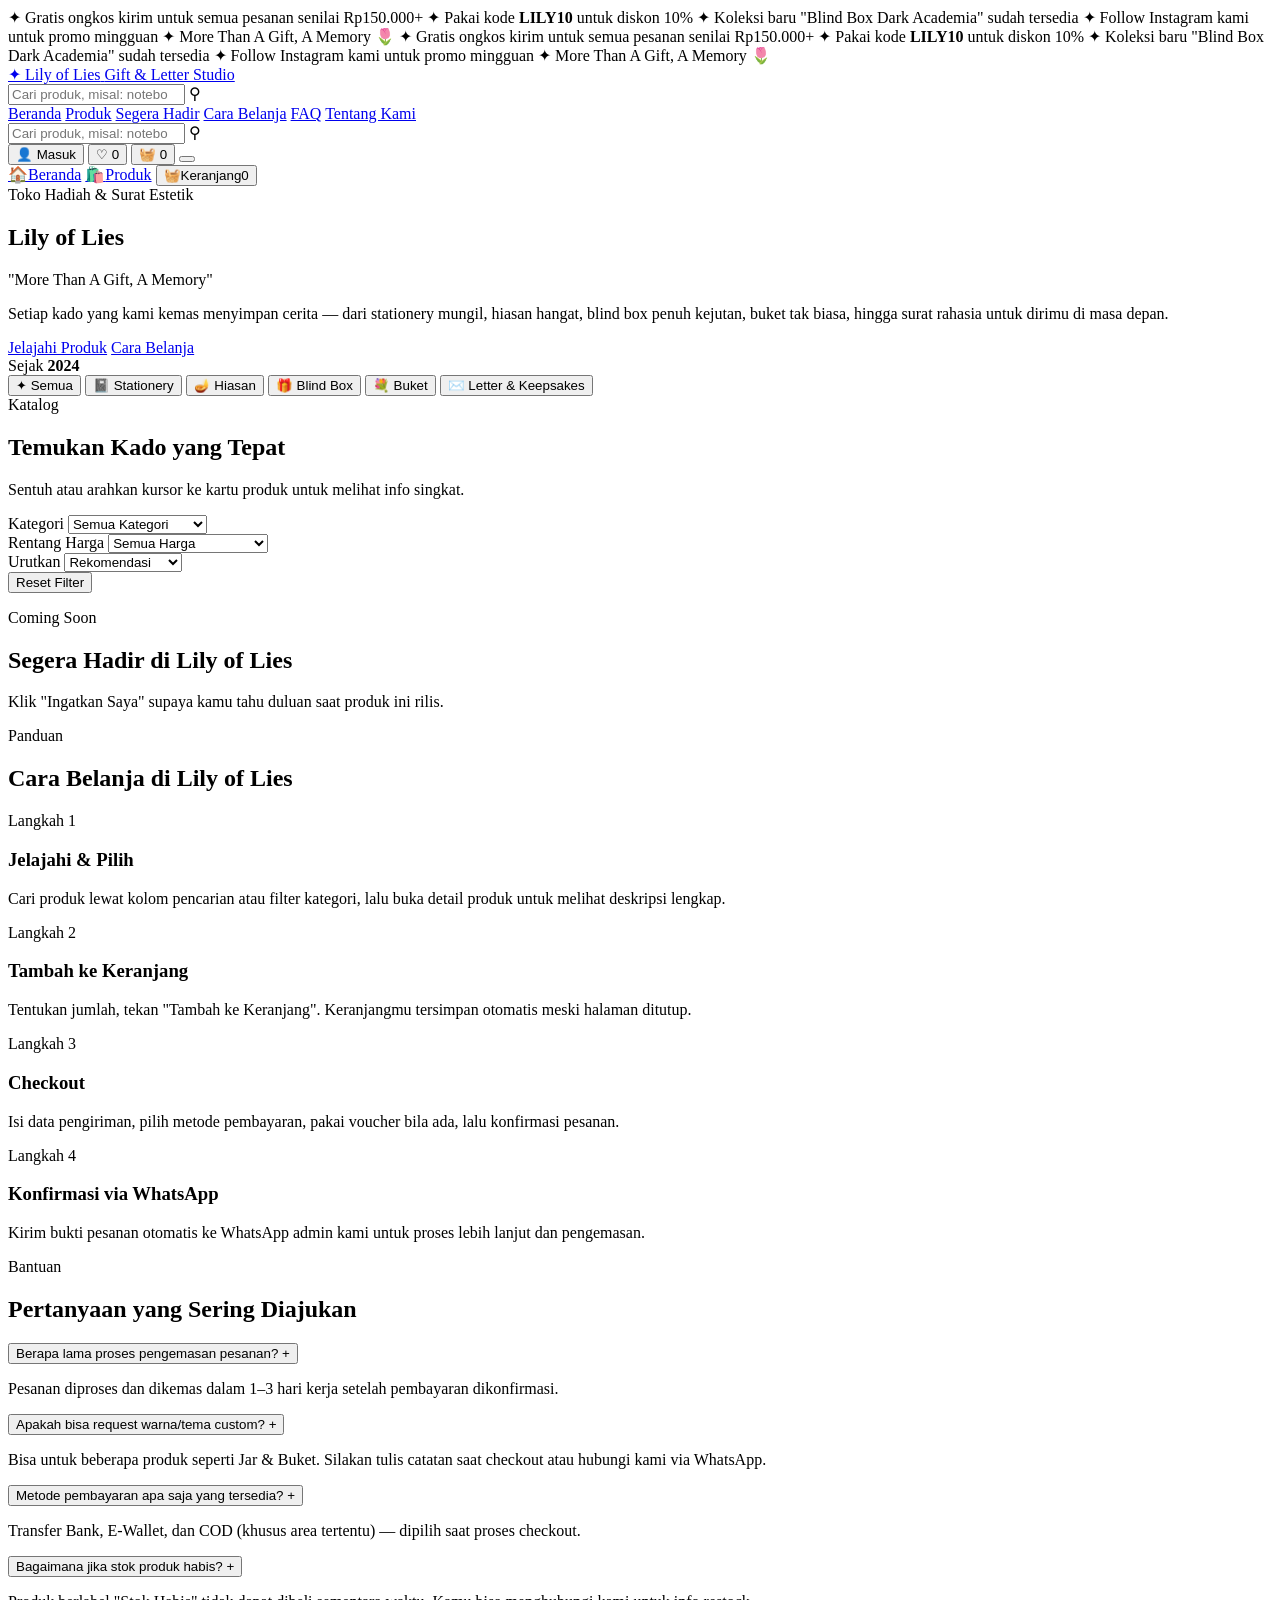
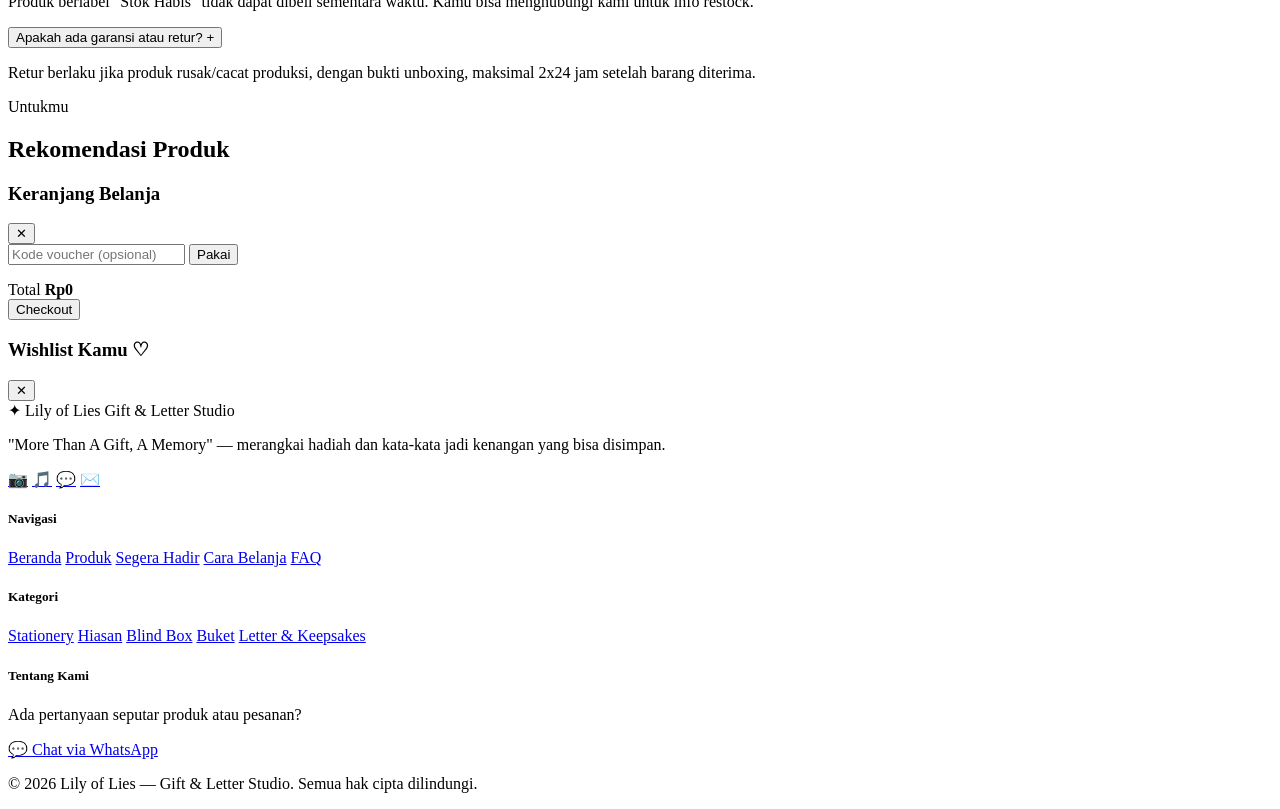
==== index (1).html @ 3a84bc33 "Add files via upload" ====
<!DOCTYPE html>
<html lang="id">
<head>
<meta charset="UTF-8">
<meta name="viewport" content="width=device-width, initial-scale=1.0">
<title>Lily of Lies — Gift & Letter Studio</title>
<meta name="description" content="Lily of Lies — Gift & Letter Studio. More Than A Gift, A Memory. Belanja stationery, hiasan, blind box, buket unik, dan letter keepsakes.">

<!-- ================= Google Analytics (DUMMY / SIMULASI) =================
  Script di bawah ini adalah SIMULASI Google Analytics (bukan ID asli).
  Dalam implementasi produksi, ganti "G-XXXXXXXXXX" dengan Measurement ID asli.

  METRIK YANG AKAN DIPANTAU:
  1. Bounce Rate       -> Persentase pengunjung yang keluar tanpa interaksi (mis. tidak scroll/klik produk).
  2. Session Duration   -> Rata-rata lama waktu pengunjung berada di halaman.
  3. Page Views         -> Jumlah tampilan halaman & bagian yang paling sering dilihat (Produk, Blind Box, dll).
  4. Add to Cart Rate    -> Persentase pengunjung yang menambahkan produk ke keranjang (event: add_to_cart).
  5. Conversion Rate     -> Persentase pengunjung yang menyelesaikan checkout (event: purchase).
  6. Cart Abandonment    -> Pengunjung yang menambah produk ke cart namun tidak checkout.
  7. Average Order Value -> Rata-rata nilai transaksi per pembelian.
  8. Traffic Source      -> Asal pengunjung (organic, sosial media, direct, referral).
  9. Search Terms        -> Kata kunci yang paling sering dicari di fitur search produk.
  10. Product Performance-> Produk yang paling banyak dilihat / ditambah ke keranjang / dibeli.
============================================================================ -->
<script async src="https://www.googletagmanager.com/gtag/js?id=G-XXXXXXXXXX"></script>
<script>
  window.dataLayer = window.dataLayer || [];
  function gtag(){ dataLayer.push(arguments); }
  gtag('js', new Date());
  gtag('config', 'G-XXXXXXXXXX');
</script>
<!-- ============================================================================ -->

<link rel="preconnect" href="https://fonts.googleapis.com">
<link href="https://fonts.googleapis.com/css2?family=Playfair+Display:ital,wght@0,500;0,600;0,700;1,600&family=Caveat:wght@500;600;700&family=Nunito:ital,wght@0,400;0,500;0,600;0,700;1,400&display=swap" rel="stylesheet">
<link rel="stylesheet" href="css/style.css">
</head>
<body>

<!-- =========================================================
     PROMO MARQUEE (Banner Berjalan)
========================================================= -->
<div class="promo-marquee" id="promoMarquee">
  <div class="promo-marquee-track">
    <span>✦ Gratis ongkos kirim untuk semua pesanan senilai Rp150.000+</span>
    <span>✦ Pakai kode <b>LILY10</b> untuk diskon 10%</span>
    <span>✦ Koleksi baru "Blind Box Dark Academia" sudah tersedia</span>
    <span>✦ Follow Instagram kami untuk promo mingguan</span>
    <span>✦ More Than A Gift, A Memory 🌷</span>
    <!-- diulang agar looping mulus -->
    <span>✦ Gratis ongkos kirim untuk semua pesanan senilai Rp150.000+</span>
    <span>✦ Pakai kode <b>LILY10</b> untuk diskon 10%</span>
    <span>✦ Koleksi baru "Blind Box Dark Academia" sudah tersedia</span>
    <span>✦ Follow Instagram kami untuk promo mingguan</span>
    <span>✦ More Than A Gift, A Memory 🌷</span>
  </div>
</div>

<!-- =========================================================
     TOAST NOTIFIKASI (global)
========================================================= -->
<div id="toastContainer" class="toast-container" aria-live="polite"></div>

<!-- =========================================================
     NAVBAR (Sticky / Fixed — tidak hilang saat scroll)
========================================================= -->
<header class="navbar" id="navbar">
  <div class="nav-inner">
    <a href="#home" class="brand" data-scroll>
      <span class="brand-mark">✦</span>
      <span class="brand-text">
        <span class="brand-name">Lily of Lies</span>
        <span class="brand-sub">Gift & Letter Studio</span>
      </span>
    </a>

    <nav class="nav-links" id="navLinks">
      <div class="mobile-search-wrap">
        <input type="search" id="navSearchInputMobile" placeholder="Cari produk, misal: notebook...">
        <span class="search-icon">⚲</span>
      </div>
      <a href="#home" data-scroll>Beranda</a>
      <a href="#produk" data-scroll>Produk</a>
      <a href="#segera-hadir" data-scroll>Segera Hadir</a>
      <a href="#cara-belanja" data-scroll>Cara Belanja</a>
      <a href="#faq" data-scroll>FAQ</a>
      <a href="#footer" data-scroll>Tentang Kami</a>
    </nav>

    <div class="nav-search">
      <input type="search" id="navSearchInput" placeholder="Cari produk, misal: notebook..." aria-label="Cari produk">
      <span class="search-icon">⚲</span>
    </div>

    <div class="nav-actions">
      <button class="icon-btn" id="loginTriggerBtn" title="Masuk Akun">
        <span class="icon">👤</span>
        <span class="account-label" id="accountLabel">Masuk</span>
      </button>
      <button class="icon-btn cart-btn" id="wishlistTriggerBtn" title="Wishlist">
        <span class="icon">♡</span>
        <span class="cart-count" id="wishlistCount">0</span>
      </button>
      <button class="icon-btn cart-btn" id="cartTriggerBtn" title="Keranjang Belanja">
        <span class="icon">🧺</span>
        <span class="cart-count" id="cartCount">0</span>
      </button>
      <button class="hamburger" id="hamburgerBtn" aria-label="Buka Menu">
        <span></span><span></span><span></span>
      </button>
    </div>
  </div>
</header>

<!-- Bottom tab bar khusus mobile — Beranda / Produk / Keranjang selalu terlihat -->
<nav class="mobile-tabbar" id="mobileTabbar">
  <a href="#home" data-scroll><span>🏠</span>Beranda</a>
  <a href="#produk" data-scroll><span>🛍️</span>Produk</a>
  <button id="mobileCartBtn"><span>🧺</span>Keranjang<span class="tab-cart-count" id="tabCartCount">0</span></button>
</nav>

<main>

  <!-- =========================================================
       HERO BANNER
  ========================================================= -->
  <section class="hero" id="home">
    <div class="hero-paper"></div>
    <div class="hero-inner">
      <span class="eyebrow">Toko Hadiah &amp; Surat Estetik</span>
      <h1 class="hero-title">Lily of Lies</h1>
      <p class="hero-slogan">"More Than A Gift, A Memory"</p>
      <p class="hero-desc">Setiap kado yang kami kemas menyimpan cerita — dari stationery mungil, hiasan hangat, blind box penuh kejutan, buket tak biasa, hingga surat rahasia untuk dirimu di masa depan.</p>
      <div class="hero-cta">
        <a href="#produk" class="btn btn-primary" data-scroll>Jelajahi Produk</a>
        <a href="#cara-belanja" class="btn btn-ghost" data-scroll>Cara Belanja</a>
      </div>
      <div class="hero-seal" aria-hidden="true">
        <div class="seal">
          <span>Sejak</span>
          <strong>2024</strong>
        </div>
      </div>
    </div>
  </section>

  <!-- =========================================================
       KATEGORI CEPAT
  ========================================================= -->
  <section class="cat-strip" aria-label="Kategori produk">
    <div class="cat-strip-inner" id="catStrip">
      <button class="cat-chip active" data-cat="all">✦ Semua</button>
      <button class="cat-chip" data-cat="stationery">📓 Stationery</button>
      <button class="cat-chip" data-cat="hiasan">🪔 Hiasan</button>
      <button class="cat-chip" data-cat="blindbox">🎁 Blind Box</button>
      <button class="cat-chip" data-cat="buket">💐 Buket</button>
      <button class="cat-chip" data-cat="letter">✉️ Letter & Keepsakes</button>
    </div>
  </section>

  <!-- =========================================================
       KATALOG PRODUK
  ========================================================= -->
  <section class="section" id="produk">
    <div class="section-head">
      <div>
        <span class="section-eyebrow">Katalog</span>
        <h2>Temukan Kado yang Tepat</h2>
      </div>
      <p class="section-note">Sentuh atau arahkan kursor ke kartu produk untuk melihat info singkat.</p>
    </div>

    <div class="filter-bar">
      <div class="filter-group">
        <label for="filterCategory">Kategori</label>
        <select id="filterCategory">
          <option value="all">Semua Kategori</option>
          <option value="stationery">Stationery</option>
          <option value="hiasan">Hiasan</option>
          <option value="blindbox">Blind Box</option>
          <option value="buket">Buket</option>
          <option value="letter">Letter & Keepsakes</option>
        </select>
      </div>
      <div class="filter-group">
        <label for="filterPrice">Rentang Harga</label>
        <select id="filterPrice">
          <option value="all">Semua Harga</option>
          <option value="0-30000">Di bawah Rp30.000</option>
          <option value="30000-60000">Rp30.000 – Rp60.000</option>
          <option value="60000-100000">Rp60.000 – Rp100.000</option>
          <option value="100000-999999">Di atas Rp100.000</option>
        </select>
      </div>
      <div class="filter-group">
        <label for="sortBy">Urutkan</label>
        <select id="sortBy">
          <option value="default">Rekomendasi</option>
          <option value="price-asc">Harga Terendah</option>
          <option value="price-desc">Harga Tertinggi</option>
          <option value="rating-desc">Rating Tertinggi</option>
          <option value="name-asc">Nama A-Z</option>
        </select>
      </div>
      <button class="btn btn-line" id="resetFilterBtn">Reset Filter</button>
    </div>

    <p class="result-count" id="resultCount"></p>

    <div class="product-grid" id="productGrid"><!-- diisi oleh JavaScript --></div>
    <p class="empty-state" id="emptyState" hidden>Yah, produk tidak ditemukan. Coba kata kunci atau filter lain ✦</p>
  </section>

  <!-- =========================================================
       SEGERA HADIR (Upcoming Product)
  ========================================================= -->
  <section class="section" id="segera-hadir">
    <div class="section-head">
      <div>
        <span class="section-eyebrow">Coming Soon</span>
        <h2>Segera Hadir di Lily of Lies</h2>
      </div>
      <p class="section-note">Klik "Ingatkan Saya" supaya kamu tahu duluan saat produk ini rilis.</p>
    </div>
    <div class="upcoming-grid" id="upcomingGrid"><!-- diisi oleh JavaScript --></div>
  </section>

  <!-- =========================================================
       CARA BELANJA
  ========================================================= -->
  <section class="section section-alt" id="cara-belanja">
    <div class="section-head">
      <div>
        <span class="section-eyebrow">Panduan</span>
        <h2>Cara Belanja di Lily of Lies</h2>
      </div>
    </div>
    <div class="steps-grid">
      <div class="step-card"><span class="step-mark">Langkah 1</span><h3>Jelajahi &amp; Pilih</h3><p>Cari produk lewat kolom pencarian atau filter kategori, lalu buka detail produk untuk melihat deskripsi lengkap.</p></div>
      <div class="step-card"><span class="step-mark">Langkah 2</span><h3>Tambah ke Keranjang</h3><p>Tentukan jumlah, tekan "Tambah ke Keranjang". Keranjangmu tersimpan otomatis meski halaman ditutup.</p></div>
      <div class="step-card"><span class="step-mark">Langkah 3</span><h3>Checkout</h3><p>Isi data pengiriman, pilih metode pembayaran, pakai voucher bila ada, lalu konfirmasi pesanan.</p></div>
      <div class="step-card"><span class="step-mark">Langkah 4</span><h3>Konfirmasi via WhatsApp</h3><p>Kirim bukti pesanan otomatis ke WhatsApp admin kami untuk proses lebih lanjut dan pengemasan.</p></div>
    </div>
  </section>

  <!-- =========================================================
       FAQ
  ========================================================= -->
  <section class="section" id="faq">
    <div class="section-head">
      <div>
        <span class="section-eyebrow">Bantuan</span>
        <h2>Pertanyaan yang Sering Diajukan</h2>
      </div>
    </div>
    <div class="faq-list" id="faqList">
      <div class="faq-item">
        <button class="faq-q">Berapa lama proses pengemasan pesanan? <span>+</span></button>
        <div class="faq-a"><p>Pesanan diproses dan dikemas dalam 1–3 hari kerja setelah pembayaran dikonfirmasi.</p></div>
      </div>
      <div class="faq-item">
        <button class="faq-q">Apakah bisa request warna/tema custom? <span>+</span></button>
        <div class="faq-a"><p>Bisa untuk beberapa produk seperti Jar & Buket. Silakan tulis catatan saat checkout atau hubungi kami via WhatsApp.</p></div>
      </div>
      <div class="faq-item">
        <button class="faq-q">Metode pembayaran apa saja yang tersedia? <span>+</span></button>
        <div class="faq-a"><p>Transfer Bank, E-Wallet, dan COD (khusus area tertentu) — dipilih saat proses checkout.</p></div>
      </div>
      <div class="faq-item">
        <button class="faq-q">Bagaimana jika stok produk habis? <span>+</span></button>
        <div class="faq-a"><p>Produk berlabel "Stok Habis" tidak dapat dibeli sementara waktu. Kamu bisa menghubungi kami untuk info restock.</p></div>
      </div>
      <div class="faq-item">
        <button class="faq-q">Apakah ada garansi atau retur? <span>+</span></button>
        <div class="faq-a"><p>Retur berlaku jika produk rusak/cacat produksi, dengan bukti unboxing, maksimal 2x24 jam setelah barang diterima.</p></div>
      </div>
    </div>
  </section>

  <!-- =========================================================
       REKOMENDASI (Section, juga muncul di modal produk)
  ========================================================= -->
  <section class="section section-alt" id="rekomendasi">
    <div class="section-head">
      <div>
        <span class="section-eyebrow">Untukmu</span>
        <h2>Rekomendasi Produk</h2>
      </div>
    </div>
    <div class="product-grid" id="recommendGrid"><!-- diisi oleh JavaScript --></div>
  </section>

</main>

<!-- =========================================================
     MODAL: DETAIL PRODUK
========================================================= -->
<div class="modal-overlay" id="productModal" hidden>
  <div class="modal modal-product" role="dialog" aria-modal="true">
    <button class="modal-close" data-close="productModal">✕</button>
    <div class="modal-body" id="productModalBody"><!-- diisi oleh JavaScript --></div>
  </div>
</div>

<!-- =========================================================
     KERANJANG BELANJA (Drawer)
========================================================= -->
<div class="drawer-overlay" id="cartOverlay" hidden></div>
<aside class="cart-drawer" id="cartDrawer" aria-hidden="true">
  <div class="cart-drawer-head">
    <h3>Keranjang Belanja</h3>
    <button class="modal-close" id="closeCartBtn">✕</button>
  </div>
  <div class="cart-items" id="cartItems"><!-- diisi oleh JavaScript --></div>
  <div class="cart-drawer-foot">
    <div class="voucher-row">
      <input type="text" id="voucherInputCart" placeholder="Kode voucher (opsional)">
      <button class="btn btn-line" id="applyVoucherCartBtn">Pakai</button>
    </div>
    <p class="voucher-msg" id="voucherMsgCart"></p>
    <div class="cart-total-row">
      <span>Total</span>
      <strong id="cartTotalText">Rp0</strong>
    </div>
    <button class="btn btn-primary btn-block" id="goCheckoutBtn">Checkout</button>
  </div>
</aside>

<!-- =========================================================
     WISHLIST (Drawer)
========================================================= -->
<div class="drawer-overlay" id="wishlistOverlay" hidden></div>
<aside class="cart-drawer" id="wishlistDrawer" aria-hidden="true">
  <div class="cart-drawer-head">
    <h3>Wishlist Kamu ♡</h3>
    <button class="modal-close" id="closeWishlistBtn">✕</button>
  </div>
  <div class="cart-items" id="wishlistItems"><!-- diisi oleh JavaScript --></div>
</aside>

<!-- =========================================================
     CHECKOUT
========================================================= -->
<div class="modal-overlay" id="checkoutModal" hidden>
  <div class="modal modal-checkout" role="dialog" aria-modal="true">
    <button class="modal-close" data-close="checkoutModal">✕</button>
    <h2 class="modal-title">Checkout</h2>

    <div class="checkout-grid">
      <form class="checkout-form" id="checkoutForm">
        <h4>Data Penerima</h4>
        <div class="form-row">
          <label for="ckName">Nama Lengkap</label>
          <input type="text" id="ckName" required placeholder="Nama penerima">
          <span class="form-error" id="errName"></span>
        </div>
        <div class="form-row">
          <label for="ckPhone">Nomor WhatsApp</label>
          <input type="tel" id="ckPhone" required placeholder="08xxxxxxxxxx">
          <span class="form-error" id="errPhone"></span>
        </div>
        <div class="form-row">
          <label for="ckAddress">Alamat Lengkap</label>
          <textarea id="ckAddress" required rows="3" placeholder="Alamat pengiriman lengkap"></textarea>
          <span class="form-error" id="errAddress"></span>
        </div>
        <div class="form-row">
          <label for="ckNote">Catatan (opsional)</label>
          <textarea id="ckNote" rows="2" placeholder="Contoh: request warna, ucapan kartu, dll."></textarea>
        </div>

        <h4>Metode Pembayaran</h4>
        <div class="payment-options" id="paymentOptions">
          <label class="pay-option">
            <input type="radio" name="payMethod" value="Transfer Bank" checked>
            <span>🏦 Transfer Bank</span>
          </label>
          <label class="pay-option">
            <input type="radio" name="payMethod" value="E-Wallet">
            <span>📱 E-Wallet (OVO/DANA/GoPay)</span>
          </label>
          <label class="pay-option">
            <input type="radio" name="payMethod" value="COD">
            <span>🚚 COD (Area Tertentu)</span>
          </label>
        </div>

        <button type="submit" class="btn btn-primary btn-block" id="payNowBtn">Bayar Sekarang</button>
      </form>

      <div class="checkout-summary">
        <h4>Ringkasan Pesanan</h4>
        <div id="checkoutSummaryItems" class="summary-items"><!-- diisi JS --></div>
        <div class="voucher-row">
          <input type="text" id="voucherInputCheckout" placeholder="Kode voucher (opsional)">
          <button type="button" class="btn btn-line" id="applyVoucherCkBtn">Pakai</button>
        </div>
        <p class="voucher-msg" id="voucherMsgCk"></p>
        <div class="summary-line"><span>Subtotal</span><span id="ckSubtotal">Rp0</span></div>
        <div class="summary-line"><span>Ongkos Kirim</span><span id="ckShipping">Rp10.000</span></div>
        <div class="summary-line discount-line" id="ckDiscountLine" hidden><span>Diskon Voucher</span><span id="ckDiscount">-Rp0</span></div>
        <div class="summary-line total-line"><span>Total Bayar</span><strong id="ckTotal">Rp0</strong></div>
        <p class="hint">Voucher contoh: <b>LILY10</b> (diskon 10%), <b>NEWMEMORY</b> (potongan Rp15.000)</p>
      </div>
    </div>
  </div>
</div>

<!-- =========================================================
     KONFIRMASI PEMBAYARAN
========================================================= -->
<div class="modal-overlay" id="confirmModal" hidden>
  <div class="modal modal-confirm" role="dialog" aria-modal="true">
    <div class="confirm-icon">💌</div>
    <h2>Pembayaran Diproses!</h2>
    <p>Nomor Pesanan: <strong id="orderNumberText">-</strong></p>
    <p class="confirm-desc">Terima kasih telah berbelanja di Lily of Lies. Kirim bukti pesanan ini ke WhatsApp admin kami agar pesanan segera diproses.</p>
    <div class="confirm-actions">
      <a href="#" id="waConfirmBtn" target="_blank" class="btn btn-primary btn-block">Kirim Konfirmasi via WhatsApp</a>
      <button class="btn btn-ghost btn-block" id="closeConfirmBtn">Tutup</button>
    </div>
  </div>
</div>

<!-- =========================================================
     LOGIN (User & Admin)
========================================================= -->
<div class="modal-overlay" id="loginModal" hidden>
  <div class="modal modal-login" role="dialog" aria-modal="true">
    <button class="modal-close" data-close="loginModal">✕</button>
    <div class="login-tabs" id="loginTabs">
      <button class="login-tab active" data-tab="user">Login Pengguna</button>
      <button class="login-tab" data-tab="admin">Login Admin</button>
    </div>

    <div class="login-form" id="loggedInView" hidden>
      <h4>Halo, <span id="loggedInName">Pengguna</span> 👋</h4>
      <p class="hint">Kamu masuk sebagai <span id="loggedInRole">pengguna</span>. Kamu bisa memberi rating &amp; ulasan produk sekarang.</p>
      <button class="btn btn-ghost btn-block" id="logoutBtn">Keluar</button>
    </div>

    <form class="login-form" id="userLoginForm">
      <h4>Masuk sebagai Pengguna</h4>
      <div class="form-row">
        <label for="userNameInput">Nama Panggilan</label>
        <input type="text" id="userNameInput" required placeholder="Nama kamu">
      </div>
      <div class="form-row">
        <label for="userEmailInput">Email</label>
        <input type="email" id="userEmailInput" required placeholder="email@contoh.com">
      </div>
      <p class="hint">Login pengguna bersifat simulasi lokal — cukup isi nama & email untuk memberi rating dan ulasan.</p>
      <button type="submit" class="btn btn-primary btn-block">Masuk</button>
    </form>

    <form class="login-form" id="adminLoginForm" hidden>
      <h4>Masuk sebagai Admin</h4>
      <div class="form-row">
        <label for="adminUserInput">Username</label>
        <input type="text" id="adminUserInput" required placeholder="admin">
      </div>
      <div class="form-row">
        <label for="adminPassInput">Password</label>
        <input type="password" id="adminPassInput" required placeholder="••••••••">
      </div>
      <span class="form-error" id="errAdminLogin"></span>
      <p class="hint">Demo — Username: <b>admin</b> · Password: <b>admin123</b></p>
      <button type="submit" class="btn btn-primary btn-block">Masuk sebagai Admin</button>
    </form>
  </div>
</div>

<!-- =========================================================
     PANEL ADMIN
========================================================= -->
<div class="modal-overlay" id="adminPanel" hidden>
  <div class="modal modal-admin" role="dialog" aria-modal="true">
    <button class="modal-close" data-close="adminPanel">✕</button>
    <h2 class="modal-title">Panel Admin — Kelola Stok</h2>
    <p class="section-note">Perubahan stok tersimpan otomatis dan langsung memengaruhi katalog produk.</p>
    <div class="admin-alert" id="adminAlert" hidden></div>
    <div class="admin-table-wrap">
      <table class="admin-table">
        <thead>
          <tr><th>Produk</th><th>Kategori</th><th>Harga</th><th>Stok</th><th>Status</th><th>Tambah Stok</th></tr>
        </thead>
        <tbody id="adminTableBody"><!-- diisi JS --></tbody>
      </table>
    </div>
    <div class="admin-foot">
      <button class="btn btn-ghost" id="adminLogoutBtn">Keluar dari Admin</button>
    </div>
  </div>
</div>

<!-- =========================================================
     FOOTER
========================================================= -->
<footer class="footer" id="footer">
  <div class="footer-grid">
    <div class="footer-col footer-brand">
      <div class="brand">
        <span class="brand-mark">✦</span>
        <span class="brand-text">
          <span class="brand-name">Lily of Lies</span>
          <span class="brand-sub">Gift & Letter Studio</span>
        </span>
      </div>
      <p>"More Than A Gift, A Memory" — merangkai hadiah dan kata-kata jadi kenangan yang bisa disimpan.</p>
      <div class="social-icons">
        <a href="https://instagram.com" target="_blank" rel="noopener" title="Instagram">📷</a>
        <a href="https://www.tiktok.com" target="_blank" rel="noopener" title="TikTok">🎵</a>
        <a href="https://wa.me/6281234567890" target="_blank" rel="noopener" title="WhatsApp">💬</a>
        <a href="mailto:hello@lilyoflies.shop" title="Email">✉️</a>
      </div>
    </div>

    <div class="footer-col">
      <h5>Navigasi</h5>
      <a href="#home" data-scroll>Beranda</a>
      <a href="#produk" data-scroll>Produk</a>
      <a href="#segera-hadir" data-scroll>Segera Hadir</a>
      <a href="#cara-belanja" data-scroll>Cara Belanja</a>
      <a href="#faq" data-scroll>FAQ</a>
    </div>

    <div class="footer-col">
      <h5>Kategori</h5>
      <a href="#produk" data-cat-link="stationery">Stationery</a>
      <a href="#produk" data-cat-link="hiasan">Hiasan</a>
      <a href="#produk" data-cat-link="blindbox">Blind Box</a>
      <a href="#produk" data-cat-link="buket">Buket</a>
      <a href="#produk" data-cat-link="letter">Letter & Keepsakes</a>
    </div>

    <div class="footer-col">
      <h5>Tentang Kami</h5>
      <p>Ada pertanyaan seputar produk atau pesanan?</p>
      <a href="https://wa.me/6281234567890?text=Halo%20Lily%20of%20Lies%2C%20saya%20ingin%20bertanya%20tentang%20produk." target="_blank" rel="noopener" class="btn btn-line btn-sm">💬 Chat via WhatsApp</a>
    </div>
  </div>
  <div class="footer-bottom">
    <p>© 2026 Lily of Lies — Gift & Letter Studio. Semua hak cipta dilindungi.</p>
  </div>
</footer>

<script src="js/app.js"></script>
</body>
</html>
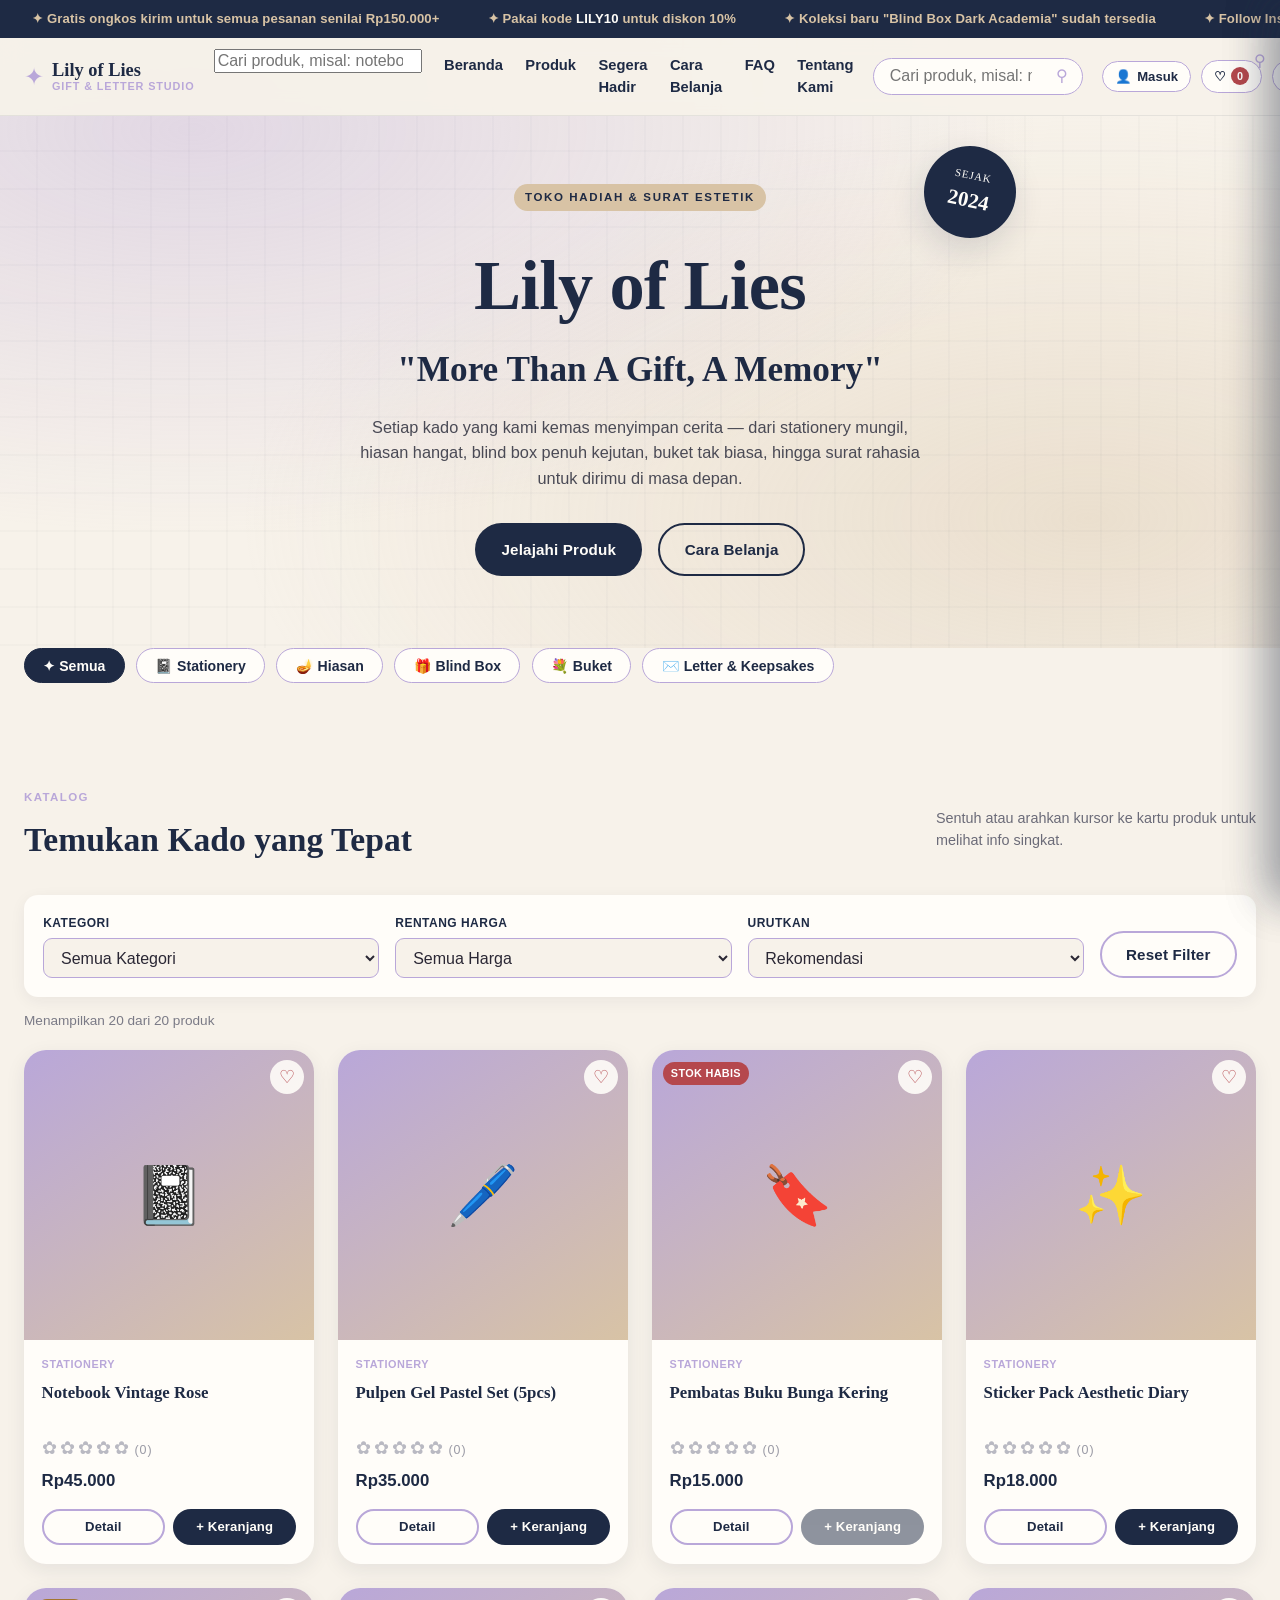
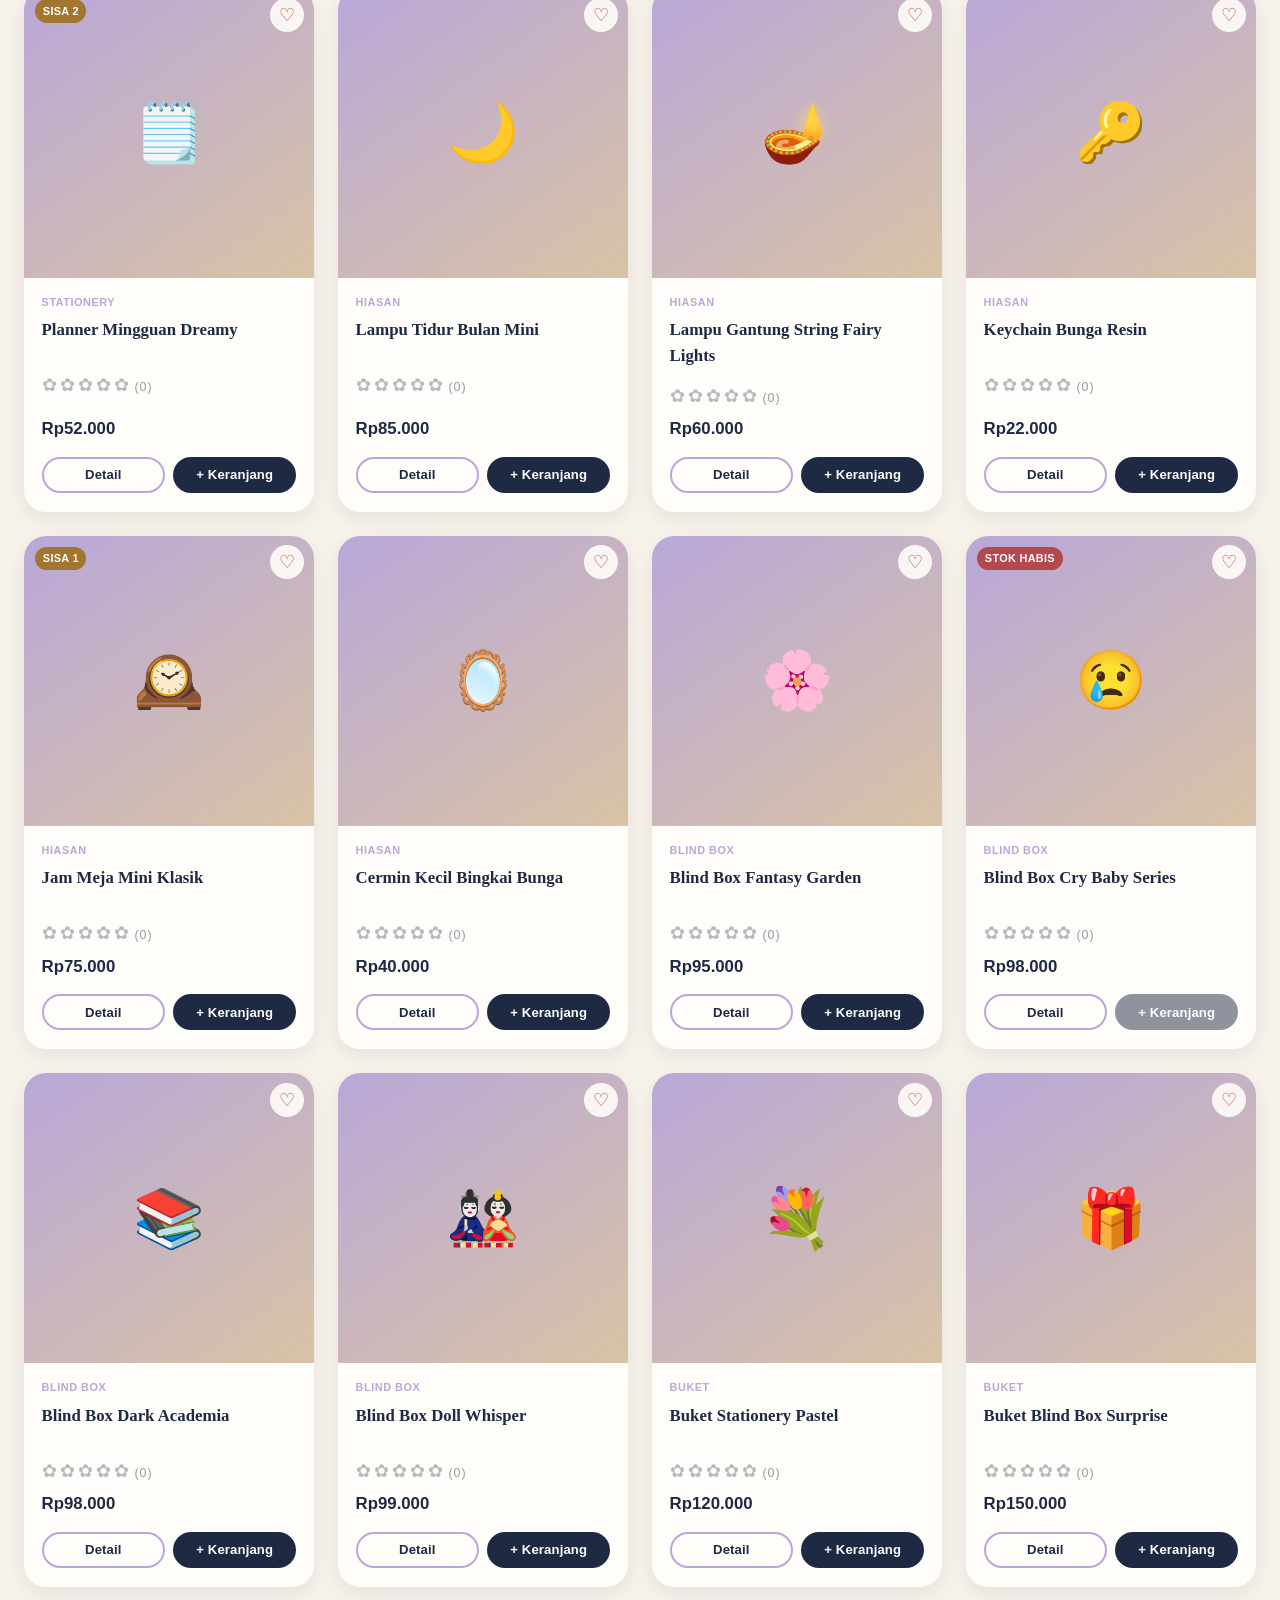
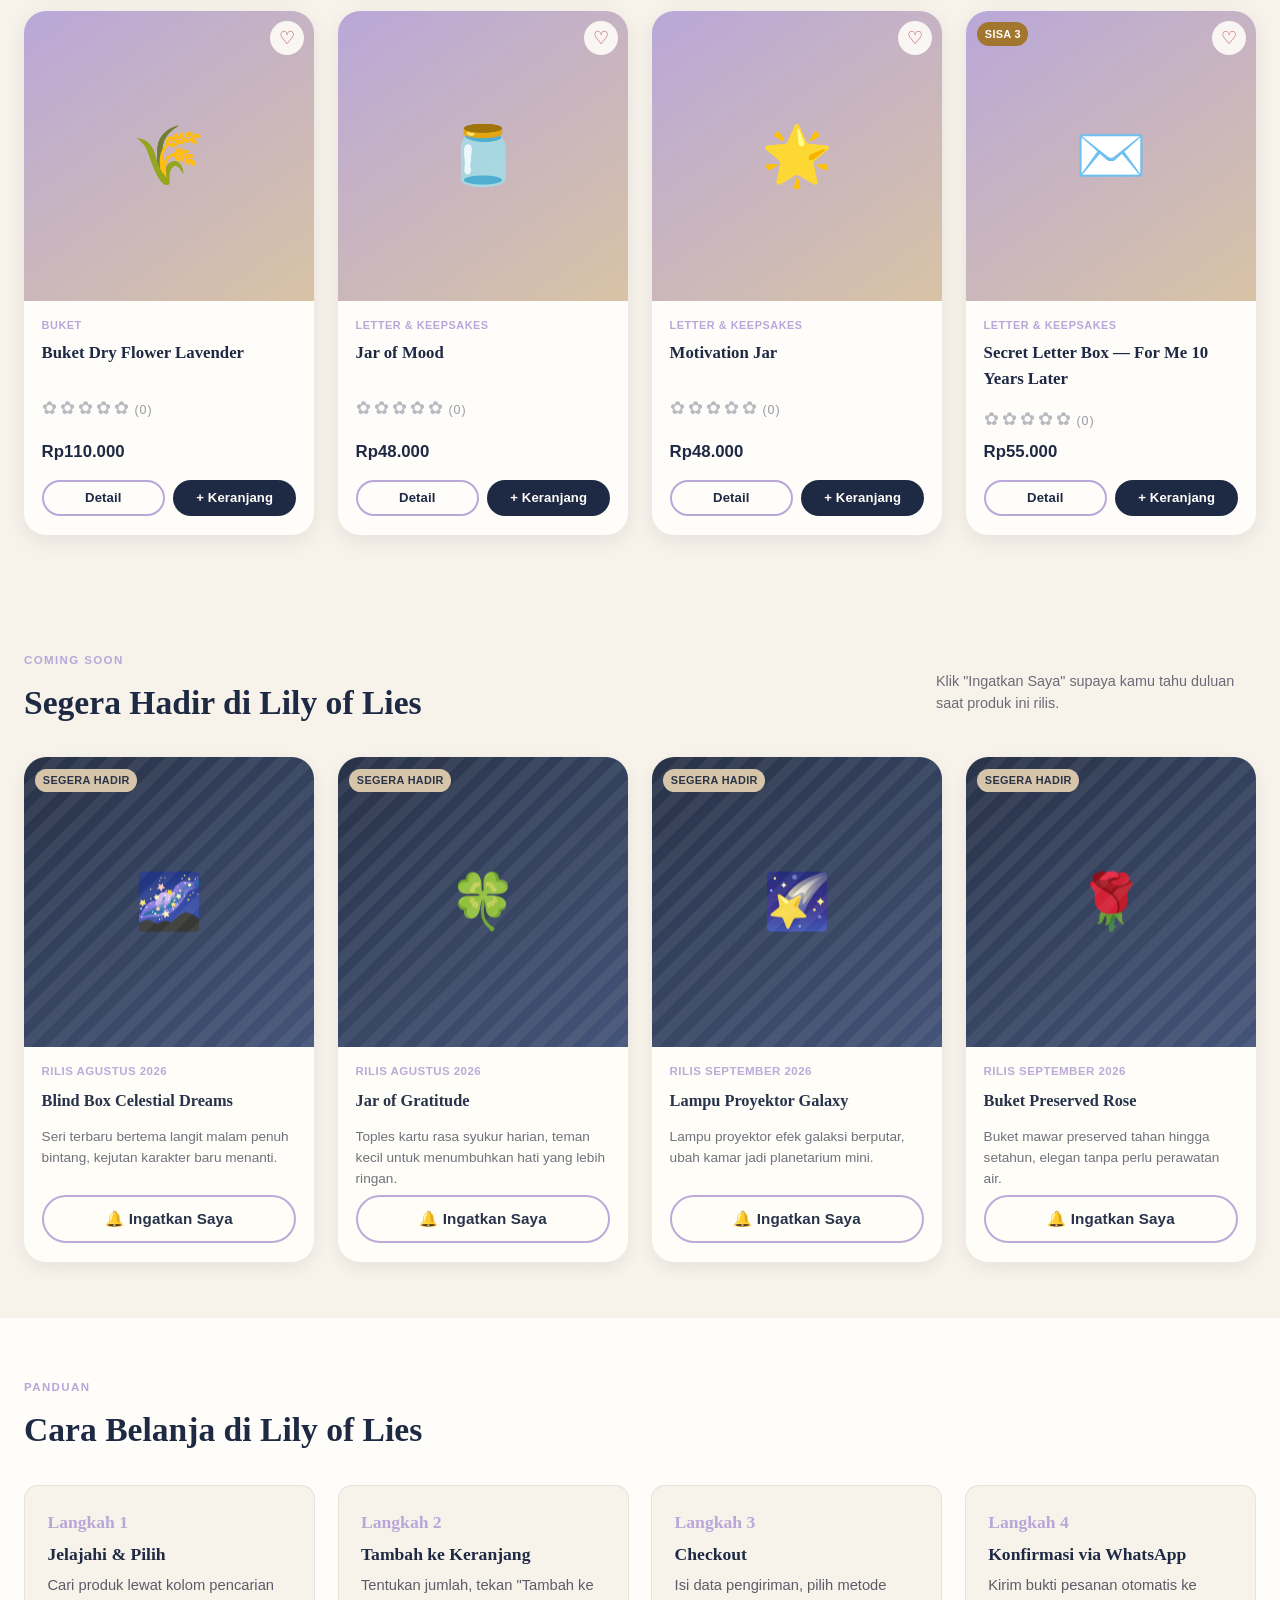
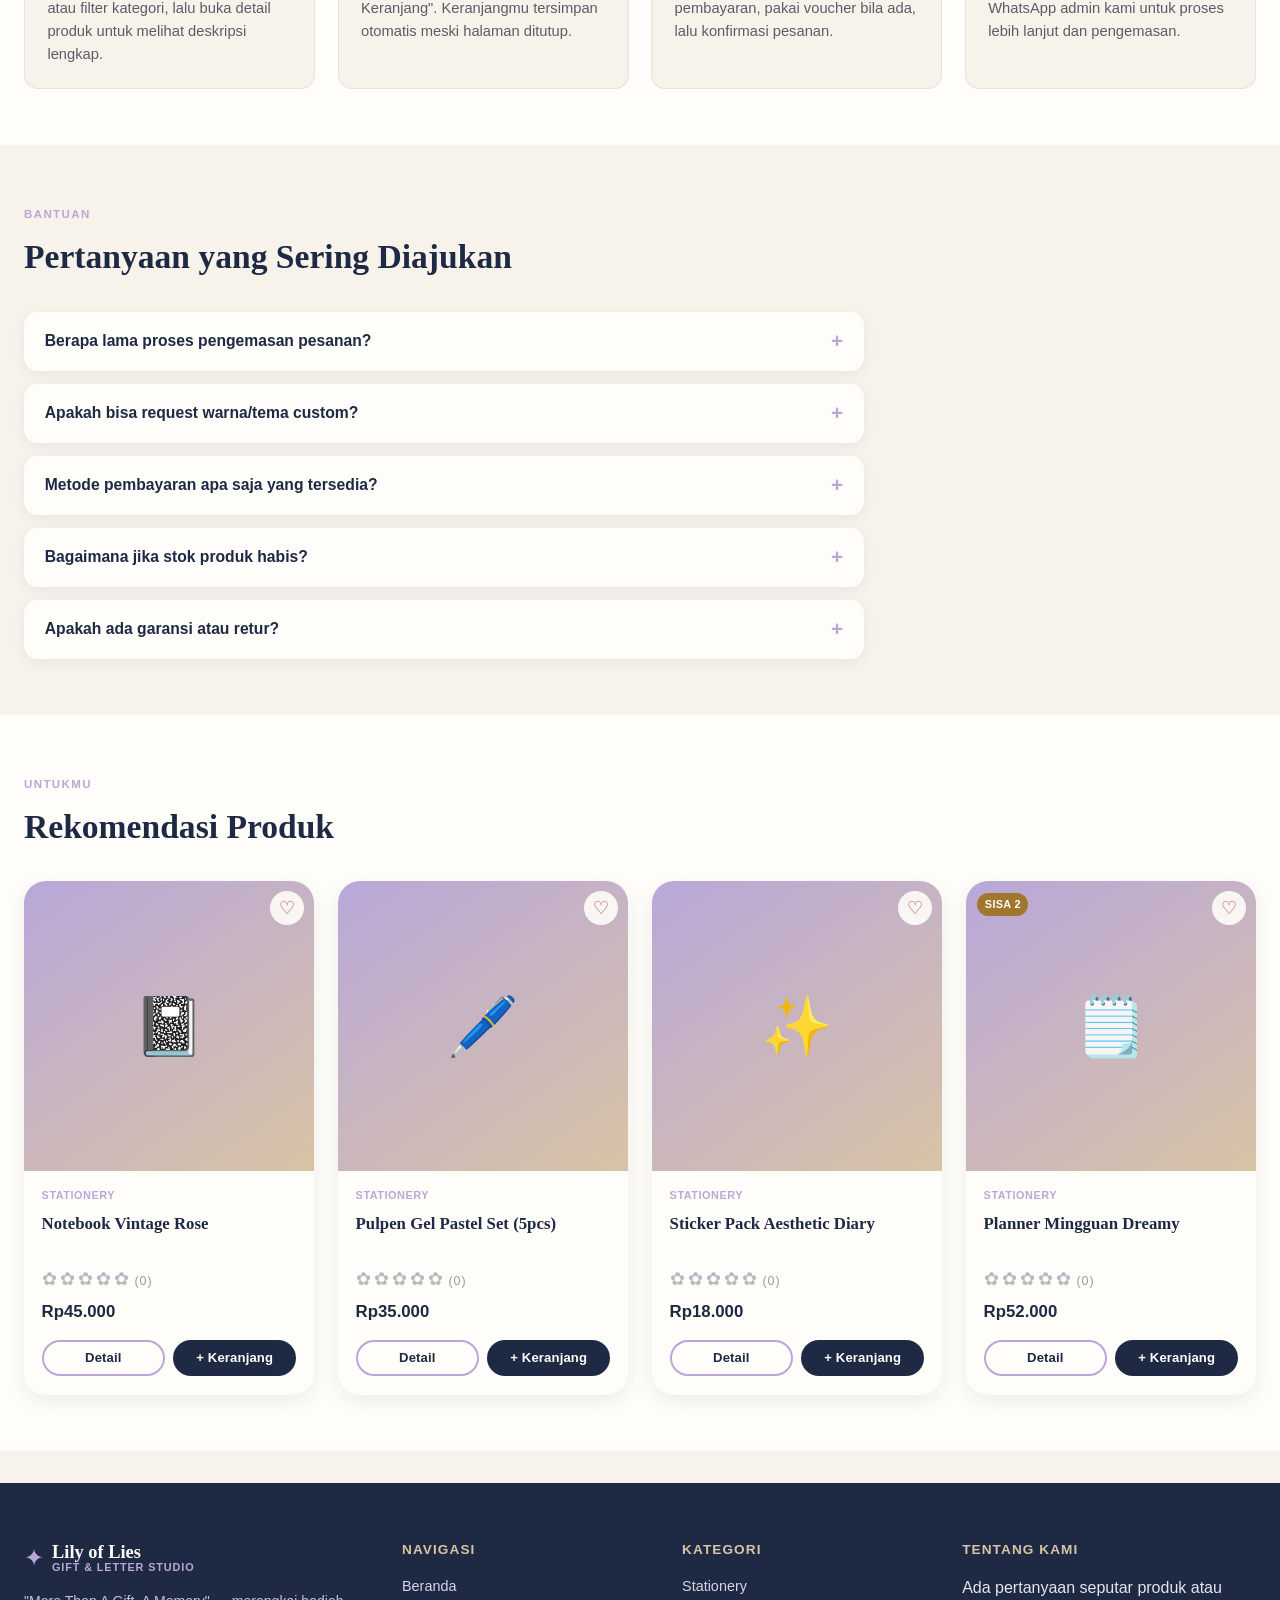
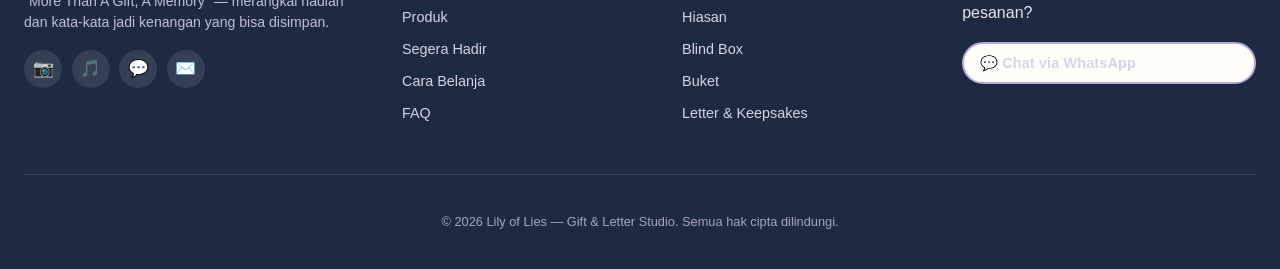
==== commit a1f1d2a0: "Update stylesheet and WhatsApp links in HTML" ====
--- a/index (1).html
+++ b/index (1).html
@@ -33,7 +33,7 @@
 
 <link rel="preconnect" href="https://fonts.googleapis.com">
 <link href="https://fonts.googleapis.com/css2?family=Playfair+Display:ital,wght@0,500;0,600;0,700;1,600&family=Caveat:wght@500;600;700&family=Nunito:ital,wght@0,400;0,500;0,600;0,700;1,400&display=swap" rel="stylesheet">
-<link rel="stylesheet" href="css/style.css">
+<link rel="stylesheet" href="style.css">
 </head>
 <body>
 
@@ -510,7 +510,7 @@
       <div class="social-icons">
         <a href="https://instagram.com" target="_blank" rel="noopener" title="Instagram">📷</a>
         <a href="https://www.tiktok.com" target="_blank" rel="noopener" title="TikTok">🎵</a>
-        <a href="https://wa.me/6281234567890" target="_blank" rel="noopener" title="WhatsApp">💬</a>
+        <a href="https://wa.me/6281220505562" target="_blank" rel="noopener" title="WhatsApp">💬</a>
         <a href="mailto:hello@lilyoflies.shop" title="Email">✉️</a>
       </div>
     </div>
@@ -536,7 +536,7 @@
     <div class="footer-col">
       <h5>Tentang Kami</h5>
       <p>Ada pertanyaan seputar produk atau pesanan?</p>
-      <a href="https://wa.me/6281234567890?text=Halo%20Lily%20of%20Lies%2C%20saya%20ingin%20bertanya%20tentang%20produk." target="_blank" rel="noopener" class="btn btn-line btn-sm">💬 Chat via WhatsApp</a>
+      <a href="https://wa.me/6281220505562?text=Halo%20Lily%20of%20Lies%2C%20saya%20ingin%20bertanya%20tentang%20produk." target="_blank" rel="noopener" class="btn btn-line btn-sm">💬 Chat via WhatsApp</a>
     </div>
   </div>
   <div class="footer-bottom">
@@ -544,6 +544,6 @@
   </div>
 </footer>
 
-<script src="js/app.js"></script>
+<script src="script.js"></script>
 </body>
 </html>
--- a/style.css
+++ b/style.css
@@ -0,0 +1,573 @@
+/* =========================================================
+   LILY OF LIES — GIFT & LETTER STUDIO
+   Design tokens & global styles
+========================================================= */
+:root{
+  --bg: #F7F2EA;
+  --primary: #1E2A44;
+  --secondary: #B9A7D9;
+  --accent: #D8C3A5;
+  --primary-soft: #2c3c60;
+  --white: #FFFDF9;
+  --ink: #2A2734;
+  --danger: #B5484D;
+  --success: #4C7A5B;
+  --shadow: 0 12px 32px rgba(30,42,68,0.14);
+  --radius-lg: 22px;
+  --radius-md: 14px;
+  --radius-sm: 9px;
+  --font-display: 'Playfair Display', serif;
+  --font-hand: 'Caveat', cursive;
+  --font-body: 'Nunito', sans-serif;
+}
+
+*{ box-sizing:border-box; }
+html{ scroll-behavior:smooth; }
+body{
+  margin:0;
+  background:var(--bg);
+  color:var(--ink);
+  font-family:var(--font-body);
+  line-height:1.55;
+  -webkit-font-smoothing:antialiased;
+  overflow-x:hidden;
+}
+img{ max-width:100%; display:block; }
+a{ text-decoration:none; color:inherit; }
+button{ font-family:inherit; cursor:pointer; }
+h1,h2,h3,h4{ font-family:var(--font-display); color:var(--primary); margin:0 0 .4em; }
+ul{ margin:0; padding:0; list-style:none; }
+input,select,textarea{ font-family:inherit; font-size:1rem; }
+::selection{ background:var(--secondary); color:var(--primary); }
+
+/* Scrollbar accent (non-critical, degrades gracefully) */
+::-webkit-scrollbar{ width:10px; }
+::-webkit-scrollbar-track{ background:var(--bg); }
+::-webkit-scrollbar-thumb{ background:var(--secondary); border-radius:10px; }
+
+.btn{
+  display:inline-flex; align-items:center; justify-content:center; gap:.4em;
+  padding:.85em 1.6em; border-radius:999px; border:2px solid transparent;
+  font-weight:700; font-size:.95rem; letter-spacing:.01em; transition:transform .15s ease, box-shadow .15s ease, background .2s ease;
+  white-space:nowrap;
+}
+.btn:active{ transform:scale(.97); }
+.btn-primary{ background:var(--primary); color:var(--white); }
+.btn-primary:hover{ background:var(--primary-soft); box-shadow:var(--shadow); }
+.btn-ghost{ background:transparent; border-color:var(--primary); color:var(--primary); }
+.btn-ghost:hover{ background:var(--primary); color:var(--white); }
+.btn-line{ background:var(--white); border-color:var(--secondary); color:var(--primary); }
+.btn-line:hover{ background:var(--secondary); }
+.btn-block{ width:100%; }
+.btn-sm{ padding:.55em 1.1em; font-size:.85rem; }
+.btn:disabled{ opacity:.5; cursor:not-allowed; transform:none; box-shadow:none; }
+
+/* =========================================================
+   PROMO MARQUEE (Banner Berjalan)
+========================================================= */
+.promo-marquee{
+  position:fixed; top:0; left:0; right:0; height:38px; z-index:600; overflow:hidden;
+  background:var(--primary); color:var(--white); display:flex; align-items:center;
+}
+.promo-marquee-track{
+  display:flex; gap:3rem; white-space:nowrap; padding-left:2rem; font-size:.82rem; font-weight:700; letter-spacing:.01em;
+  animation:marqueeScroll 26s linear infinite;
+}
+.promo-marquee-track span{ flex-shrink:0; color:var(--accent); }
+.promo-marquee-track span b{ color:var(--white); }
+@keyframes marqueeScroll{ from{ transform:translateX(0); } to{ transform:translateX(-50%); } }
+.promo-marquee:hover .promo-marquee-track{ animation-play-state:paused; }
+
+/* =========================================================
+   NAVBAR — sticky, always visible
+========================================================= */
+.navbar{
+  position:fixed; top:38px; left:0; right:0; z-index:500;
+  background:rgba(247,242,234,0.92);
+  backdrop-filter:blur(10px);
+  border-bottom:1px solid rgba(30,42,68,0.08);
+}
+.nav-inner{
+  max-width:1280px; margin:0 auto; padding:.7rem 1.5rem;
+  display:flex; align-items:center; gap:1.2rem;
+}
+.brand{ display:flex; align-items:center; gap:.5rem; flex-shrink:0; }
+.brand-mark{ font-size:1.5rem; color:var(--secondary); }
+.brand-text{ display:flex; flex-direction:column; line-height:1.1; }
+.brand-name{ font-family:var(--font-display); font-weight:700; font-size:1.15rem; color:var(--primary); }
+.brand-sub{ font-size:.68rem; letter-spacing:.08em; text-transform:uppercase; color:var(--secondary); font-weight:700; }
+
+.nav-links{ display:flex; gap:1.4rem; flex:1; justify-content:center; }
+.nav-links a{ font-weight:600; font-size:.92rem; color:var(--primary); position:relative; padding:.3em 0; }
+.nav-links a::after{
+  content:''; position:absolute; left:0; bottom:-2px; width:0; height:2px; background:var(--accent);
+  transition:width .2s ease;
+}
+.nav-links a:hover::after{ width:100%; }
+
+.nav-search{ position:relative; display:flex; align-items:center; }
+.nav-search input{
+  width:210px; padding:.55em 2.2em .55em 1em; border-radius:999px; border:1.5px solid var(--secondary);
+  background:var(--white); color:var(--ink); outline:none; transition:width .2s ease, border-color .2s ease;
+}
+.nav-search input:focus{ border-color:var(--primary); width:250px; }
+.search-icon{ position:absolute; right:.9em; color:var(--secondary); pointer-events:none; }
+
+.nav-actions{ display:flex; align-items:center; gap:.6rem; }
+.icon-btn{
+  position:relative; background:var(--white); border:1.5px solid var(--secondary); border-radius:999px;
+  padding:.5em .9em; display:flex; align-items:center; gap:.4em; font-weight:700; color:var(--primary);
+  transition:background .2s ease;
+}
+.icon-btn:hover{ background:var(--secondary); }
+.account-label{ font-size:.82rem; max-width:90px; overflow:hidden; text-overflow:ellipsis; white-space:nowrap; }
+.cart-count, .tab-cart-count{
+  background:var(--danger); color:#fff; font-size:.68rem; font-weight:800; border-radius:999px;
+  min-width:18px; height:18px; display:inline-flex; align-items:center; justify-content:center; padding:0 4px;
+  transition:transform .15s ease;
+}
+.cart-count.bump, .tab-cart-count.bump{ animation:cartBump .45s ease; }
+@keyframes cartBump{ 0%{ transform:scale(1); } 35%{ transform:scale(1.6); } 60%{ transform:scale(0.9); } 100%{ transform:scale(1); } }
+
+.fly-cart-item{
+  position:fixed; z-index:3000; font-size:1.5rem; pointer-events:none; will-change:transform, opacity;
+}
+
+/* Popup konfirmasi tambah ke keranjang */
+.add-cart-popup{
+  position:fixed; z-index:2500; background:var(--primary); color:var(--white); border-radius:999px;
+  padding:.7em 1.3em; font-size:.85rem; font-weight:700; display:flex; align-items:center; gap:.5em;
+  box-shadow:var(--shadow); pointer-events:none;
+}
+.add-cart-popup .ac-check{
+  background:var(--accent); color:var(--primary); width:20px; height:20px; border-radius:50%;
+  display:flex; align-items:center; justify-content:center; font-size:.75rem; flex-shrink:0;
+}
+.hamburger{ display:none; flex-direction:column; gap:4px; background:none; border:none; padding:6px; }
+.hamburger span{ width:22px; height:2px; background:var(--primary); border-radius:2px; }
+
+.mobile-tabbar{ display:none; }
+
+/* =========================================================
+   HERO
+========================================================= */
+.hero{
+  position:relative; padding:11.5rem 1.5rem 4.5rem; text-align:center; overflow:hidden;
+  background:
+    radial-gradient(ellipse at 15% 20%, rgba(185,167,217,0.35), transparent 55%),
+    radial-gradient(ellipse at 85% 80%, rgba(216,195,165,0.4), transparent 55%),
+    var(--bg);
+}
+.hero-paper{
+  position:absolute; inset:0; pointer-events:none; opacity:.5;
+  background-image:
+    linear-gradient(transparent 95%, rgba(30,42,68,0.045) 95%),
+    linear-gradient(90deg, transparent 95%, rgba(30,42,68,0.045) 95%);
+  background-size:38px 38px;
+}
+.hero-inner{ position:relative; max-width:720px; margin:0 auto; }
+.eyebrow{
+  display:inline-block; font-weight:700; letter-spacing:.14em; text-transform:uppercase; font-size:.72rem;
+  color:var(--primary); background:var(--accent); padding:.4em 1em; border-radius:999px; margin-bottom:1.2rem;
+}
+.hero-title{ font-size:clamp(2.6rem,7vw,4.4rem); margin-bottom:.2rem; letter-spacing:-.01em; }
+.hero-slogan{ font-family:var(--font-hand); font-size:clamp(1.6rem,4vw,2.2rem); color:var(--primary); font-weight:700; margin:0 0 1.1rem; }
+.hero-desc{ color:#4a4a55; font-size:1.02rem; margin:0 auto 2rem; max-width:560px; }
+.hero-cta{ display:flex; gap:1rem; justify-content:center; flex-wrap:wrap; }
+.hero-seal{ position:absolute; top:-2.4rem; right:-1rem; }
+.seal{
+  width:92px; height:92px; border-radius:50%; background:var(--primary); color:var(--white);
+  display:flex; flex-direction:column; align-items:center; justify-content:center; transform:rotate(12deg);
+  box-shadow:var(--shadow); font-family:var(--font-hand);
+}
+.seal span{ font-size:.68rem; letter-spacing:.08em; text-transform:uppercase; }
+.seal strong{ font-size:1.3rem; }
+
+/* =========================================================
+   CATEGORY STRIP
+========================================================= */
+.cat-strip{ position:relative; z-index:5; padding:0 1.5rem 2.5rem; }
+.cat-strip-inner{
+  max-width:1280px; margin:0 auto; display:flex; gap:.7rem; overflow-x:auto; padding-bottom:.3rem;
+  scrollbar-width:thin;
+}
+.cat-chip{
+  flex-shrink:0; background:var(--white); border:1.5px solid var(--secondary); color:var(--primary);
+  padding:.6em 1.3em; border-radius:999px; font-weight:700; font-size:.88rem; transition:all .2s ease;
+}
+.cat-chip:hover{ border-color:var(--primary); }
+.cat-chip.active{ background:var(--primary); border-color:var(--primary); color:var(--white); }
+
+/* =========================================================
+   SECTIONS
+========================================================= */
+.section{ max-width:1280px; margin:0 auto; padding:3.5rem 1.5rem; }
+.section-alt{ background:var(--white); max-width:none; }
+.section-alt > *{ max-width:1280px; margin-left:auto; margin-right:auto; }
+.section-head{ display:flex; justify-content:space-between; align-items:flex-end; gap:1rem; flex-wrap:wrap; margin-bottom:1.8rem; }
+.section-eyebrow{ font-weight:800; letter-spacing:.12em; text-transform:uppercase; font-size:.72rem; color:var(--secondary); }
+.section-head h2{ margin:.15em 0 0; font-size:clamp(1.5rem,3.2vw,2.1rem); }
+.section-note{ color:#6b6b78; font-size:.9rem; max-width:320px; }
+
+/* =========================================================
+   FILTER BAR
+========================================================= */
+.filter-bar{
+  display:flex; flex-wrap:wrap; gap:1rem; align-items:flex-end; margin-bottom:.6rem;
+  background:var(--white); padding:1.2rem; border-radius:var(--radius-md); box-shadow:0 4px 16px rgba(30,42,68,0.06);
+}
+.filter-group{ display:flex; flex-direction:column; gap:.35rem; min-width:160px; flex:1; }
+.filter-group label{ font-size:.75rem; font-weight:700; color:var(--primary); text-transform:uppercase; letter-spacing:.04em; }
+.filter-group select{
+  padding:.6em .8em; border-radius:var(--radius-sm); border:1.5px solid var(--secondary); background:var(--bg); color:var(--ink);
+}
+.result-count{ color:#7a7a86; font-size:.85rem; margin:.8rem 0 1.2rem; }
+
+/* =========================================================
+   PRODUCT GRID / CARD
+========================================================= */
+.product-grid{
+  display:grid; grid-template-columns:repeat(auto-fill, minmax(240px,1fr)); gap:1.5rem;
+}
+.product-card{
+  background:var(--white); border-radius:var(--radius-lg); overflow:hidden; position:relative;
+  box-shadow:0 6px 20px rgba(30,42,68,0.08); transition:transform .25s ease, box-shadow .25s ease;
+  display:flex; flex-direction:column;
+}
+.product-card:hover, .product-card.touched{ transform:translateY(-6px); box-shadow:var(--shadow); }
+.card-media{
+  position:relative; aspect-ratio:1/1; display:flex; align-items:center; justify-content:center; font-size:3.6rem;
+  background:linear-gradient(145deg, var(--secondary), var(--accent)); overflow:hidden;
+}
+.media-img{ position:absolute; inset:0; width:100%; height:100%; object-fit:cover; }
+.card-badge{
+  position:absolute; top:.7rem; left:.7rem; background:var(--primary); color:#fff; font-size:.68rem; font-weight:800;
+  padding:.3em .7em; border-radius:999px; text-transform:uppercase; letter-spacing:.03em;
+}
+.card-badge.out{ background:var(--danger); }
+.card-badge.low{ background:#a3762f; }
+.wishlist-btn{
+  position:absolute; top:.6rem; right:.6rem; z-index:2; background:rgba(255,253,249,0.9); border:none; border-radius:50%;
+  width:34px; height:34px; font-size:1.15rem; color:var(--danger); display:flex; align-items:center; justify-content:center;
+  transition:transform .15s ease, background .15s ease;
+}
+.wishlist-btn:hover{ transform:scale(1.15); }
+.wishlist-btn.active{ background:var(--danger); color:#fff; }
+.wishlist-btn-inline{ margin-top:.7rem; }
+.card-info-overlay{
+  position:absolute; inset:0; background:rgba(30,42,68,0.88); color:#fff; padding:1rem;
+  display:flex; flex-direction:column; justify-content:center; gap:.4rem; opacity:0; pointer-events:none;
+  transition:opacity .2s ease; font-size:.82rem; text-align:center;
+}
+.product-card:hover .card-info-overlay, .product-card.touched .card-info-overlay{ opacity:1; pointer-events:auto; }
+.card-body{ padding:1rem 1.1rem 1.2rem; display:flex; flex-direction:column; gap:.4rem; flex:1; }
+.card-cat{ font-size:.68rem; font-weight:800; text-transform:uppercase; letter-spacing:.05em; color:var(--secondary); }
+.card-name{ font-family:var(--font-display); font-weight:600; font-size:1.05rem; color:var(--primary); min-height:2.5em; }
+.card-flowers{ font-size:.85rem; color:var(--accent); letter-spacing:1px; }
+.card-flowers .muted{ color:#b9b9c2; }
+.card-price{ font-weight:800; color:var(--primary); font-size:1.05rem; margin-top:auto; }
+.card-actions{ display:flex; gap:.5rem; margin-top:.5rem; }
+.card-actions .btn{ flex:1; padding:.65em .5em; font-size:.82rem; }
+
+/* Flower rating (used everywhere) */
+.flower-rating{ display:inline-flex; gap:2px; font-size:1.1rem; }
+.flower-rating button{ background:none; border:none; padding:0; color:#d8d0e0; transition:transform .1s ease; }
+.flower-rating button.filled{ color:var(--primary); }
+.flower-rating.interactive button:hover{ transform:scale(1.2); }
+
+.empty-state{ text-align:center; color:#8b8b96; padding:3rem 1rem; font-style:italic; }
+
+/* =========================================================
+   UPCOMING / SEGERA HADIR
+========================================================= */
+.upcoming-grid{ display:grid; grid-template-columns:repeat(auto-fill, minmax(240px,1fr)); gap:1.5rem; }
+.upcoming-card{
+  background:var(--white); border-radius:var(--radius-lg); overflow:hidden; position:relative;
+  box-shadow:0 6px 20px rgba(30,42,68,0.08); display:flex; flex-direction:column; opacity:0.96;
+}
+.upcoming-media{
+  position:relative; aspect-ratio:1/1; display:flex; align-items:center; justify-content:center; font-size:3.4rem;
+  background:linear-gradient(145deg, var(--primary), #3a4d78); filter:saturate(0.9);
+}
+.upcoming-media::after{
+  content:''; position:absolute; inset:0; background:repeating-linear-gradient(135deg, rgba(255,255,255,0.06) 0 10px, transparent 10px 20px);
+}
+.soon-badge{
+  position:absolute; top:.7rem; left:.7rem; background:var(--accent); color:var(--primary); font-size:.68rem; font-weight:800;
+  padding:.3em .7em; border-radius:999px; text-transform:uppercase; letter-spacing:.03em; z-index:2;
+}
+.upcoming-body{ padding:1rem 1.1rem 1.2rem; display:flex; flex-direction:column; gap:.4rem; flex:1; }
+.upcoming-eta{ font-size:.72rem; font-weight:800; color:var(--secondary); text-transform:uppercase; letter-spacing:.04em; }
+.upcoming-name{ font-family:var(--font-display); font-weight:600; font-size:1.02rem; color:var(--primary); }
+.upcoming-desc{ font-size:.85rem; color:#6b6b78; margin:0; flex:1; }
+
+/* =========================================================
+   STEPS / FAQ
+========================================================= */
+.steps-grid{ display:grid; grid-template-columns:repeat(auto-fit, minmax(220px,1fr)); gap:1.4rem; }
+.step-card{ background:var(--bg); border:1.5px solid rgba(30,42,68,0.08); border-radius:var(--radius-md); padding:1.4rem; }
+.step-mark{ font-family:var(--font-hand); font-size:1.1rem; color:var(--secondary); font-weight:700; }
+.step-card h3{ margin:.3rem 0 .4rem; font-size:1.1rem; }
+.step-card p{ margin:0; color:#5c5c68; font-size:.92rem; }
+
+.faq-list{ display:flex; flex-direction:column; gap:.8rem; max-width:840px; }
+.faq-item{ background:var(--white); border-radius:var(--radius-md); overflow:hidden; box-shadow:0 4px 14px rgba(30,42,68,0.06); }
+.faq-q{
+  width:100%; text-align:left; background:none; border:none; padding:1.1rem 1.3rem; font-weight:700; color:var(--primary);
+  display:flex; justify-content:space-between; align-items:center; font-size:.98rem;
+}
+.faq-q span{ color:var(--secondary); font-size:1.3rem; transition:transform .2s ease; }
+.faq-item.open .faq-q span{ transform:rotate(45deg); }
+.faq-a{ max-height:0; overflow:hidden; transition:max-height .25s ease; padding:0 1.3rem; }
+.faq-item.open .faq-a{ max-height:220px; padding-bottom:1.1rem; }
+.faq-a p{ margin:0; color:#5c5c68; font-size:.92rem; }
+
+/* =========================================================
+   MODALS (generic)
+========================================================= */
+.modal-overlay{
+  position:fixed; inset:0; background:rgba(30,42,68,0.55); backdrop-filter:blur(3px);
+  display:flex; align-items:center; justify-content:center; z-index:1000; padding:1.2rem;
+  animation:fadeIn .18s ease;
+}
+.modal-overlay[hidden]{ display:none; }
+@keyframes fadeIn{ from{ opacity:0; } to{ opacity:1; } }
+.modal{
+  background:var(--bg); border-radius:var(--radius-lg); max-width:640px; width:100%; max-height:90vh; overflow-y:auto;
+  padding:2.2rem; position:relative; box-shadow:0 24px 60px rgba(30,42,68,0.35);
+  animation:popIn .2s ease;
+}
+@keyframes popIn{ from{ opacity:0; transform:translateY(14px) scale(.98); } to{ opacity:1; transform:none; } }
+.modal-close{
+  position:absolute; top:1rem; right:1rem; background:var(--white); border:1.5px solid var(--secondary); border-radius:50%;
+  width:34px; height:34px; font-size:1rem; color:var(--primary); z-index:2;
+}
+.modal-title{ margin-bottom:1.2rem; }
+
+/* Product modal */
+.modal-product{ max-width:900px; }
+.pm-grid{ display:grid; grid-template-columns:1fr 1.15fr; gap:2rem; }
+.pm-media{
+  position:relative; aspect-ratio:1/1; border-radius:var(--radius-md); background:linear-gradient(145deg, var(--secondary), var(--accent));
+  display:flex; align-items:center; justify-content:center; font-size:5.5rem; overflow:hidden;
+}
+.pm-cat{ font-size:.72rem; font-weight:800; text-transform:uppercase; letter-spacing:.06em; color:var(--secondary); }
+.pm-name{ font-size:1.5rem; margin:.2rem 0 .5rem; }
+.pm-rating-row{ display:flex; align-items:center; gap:.6rem; margin-bottom:.6rem; }
+.pm-rating-row .flower-rating{ font-size:1.3rem; }
+.pm-rating-num{ color:#7a7a86; font-size:.85rem; }
+.pm-desc{ color:#4a4a55; font-size:.95rem; margin-bottom:1rem; }
+.pm-price{ font-size:1.5rem; font-weight:800; color:var(--primary); margin-bottom:.6rem; }
+.pm-stock{ font-size:.85rem; margin-bottom:1rem; font-weight:700; }
+.pm-stock.ok{ color:var(--success); }
+.pm-stock.low{ color:#a3762f; }
+.pm-stock.out{ color:var(--danger); }
+.pm-qty-row{ display:flex; align-items:center; gap:1rem; margin-bottom:1.1rem; }
+.qty-control{ display:flex; align-items:center; border:1.5px solid var(--secondary); border-radius:999px; overflow:hidden; }
+.qty-control button{ background:var(--white); border:none; width:34px; height:34px; font-size:1.1rem; color:var(--primary); }
+.qty-control span{ width:36px; text-align:center; font-weight:700; }
+.pm-actions{ display:flex; gap:.7rem; }
+.pm-actions .btn{ flex:1; }
+
+.pm-section-title{ font-size:1.05rem; margin:1.8rem 0 .8rem; padding-top:1.2rem; border-top:1.5px dashed rgba(30,42,68,0.15); }
+.review-form{ display:flex; flex-direction:column; gap:.6rem; margin-bottom:1.2rem; }
+.review-form textarea{ padding:.7em; border-radius:var(--radius-sm); border:1.5px solid var(--secondary); background:var(--white); resize:vertical; }
+.review-item{ background:var(--white); border-radius:var(--radius-sm); padding:.9rem 1rem; margin-bottom:.7rem; }
+.review-item .rv-head{ display:flex; justify-content:space-between; align-items:center; margin-bottom:.3rem; }
+.review-item .rv-user{ font-weight:700; color:var(--primary); font-size:.9rem; }
+.review-item .rv-date{ font-size:.75rem; color:#9a9aa5; }
+.review-item p{ margin:0; font-size:.88rem; color:#4a4a55; }
+.no-review{ color:#9a9aa5; font-style:italic; font-size:.9rem; }
+
+.recommend-mini-grid{ display:grid; grid-template-columns:repeat(auto-fill,minmax(140px,1fr)); gap:.9rem; }
+.mini-card{ background:var(--white); border-radius:var(--radius-sm); padding:.7rem; text-align:center; cursor:pointer; transition:transform .15s ease; }
+.mini-card:hover{ transform:translateY(-3px); }
+.mini-card .mini-media{ position:relative; width:100%; aspect-ratio:1/1; border-radius:var(--radius-sm); background:linear-gradient(145deg, var(--secondary), var(--accent)); display:flex; align-items:center; justify-content:center; overflow:hidden; margin-bottom:.4rem; }
+.mini-card .mini-icon{ font-size:1.8rem; }
+.mini-card .mini-name{ font-size:.78rem; font-weight:700; color:var(--primary); margin:.3rem 0 .1rem; line-height:1.2; }
+.mini-card .mini-price{ font-size:.76rem; color:var(--secondary); font-weight:700; }
+
+/* =========================================================
+   CART DRAWER
+========================================================= */
+.drawer-overlay{ position:fixed; inset:0; background:rgba(30,42,68,0.5); z-index:900; }
+.cart-drawer{
+  position:fixed; top:0; right:-420px; width:min(420px,100%); height:100%; background:var(--bg); z-index:950;
+  display:flex; flex-direction:column; box-shadow:-12px 0 40px rgba(30,42,68,0.25); transition:right .28s ease;
+}
+.cart-drawer.open{ right:0; }
+.cart-drawer-head{ display:flex; justify-content:space-between; align-items:center; padding:1.3rem 1.4rem; border-bottom:1.5px solid rgba(30,42,68,0.08); }
+.cart-drawer-head h3{ margin:0; }
+.cart-items{ flex:1; overflow-y:auto; padding:1rem 1.4rem; }
+.cart-item{ display:flex; gap:.8rem; padding:.9rem 0; border-bottom:1px solid rgba(30,42,68,0.07); }
+.cart-item .ci-media{ position:relative; width:60px; height:60px; border-radius:var(--radius-sm); background:linear-gradient(145deg, var(--secondary), var(--accent)); display:flex; align-items:center; justify-content:center; font-size:1.7rem; flex-shrink:0; overflow:hidden; }
+.cart-item .ci-body{ flex:1; min-width:0; }
+.cart-item .ci-name{ font-weight:700; color:var(--primary); font-size:.9rem; margin-bottom:.2rem; }
+.cart-item .ci-price{ font-size:.82rem; color:#7a7a86; margin-bottom:.4rem; }
+.ci-row{ display:flex; align-items:center; justify-content:space-between; }
+.ci-remove{ background:none; border:none; color:var(--danger); font-size:.78rem; font-weight:700; }
+.cart-empty{ text-align:center; padding:3rem 1rem; color:#9a9aa5; }
+.cart-drawer-foot{ padding:1.1rem 1.4rem 1.4rem; border-top:1.5px solid rgba(30,42,68,0.08); }
+.voucher-row{ display:flex; gap:.5rem; margin-bottom:.4rem; }
+.voucher-row input{ flex:1; padding:.6em .8em; border-radius:var(--radius-sm); border:1.5px solid var(--secondary); background:var(--white); }
+.voucher-msg{ font-size:.78rem; min-height:1.1em; margin:0 0 .5rem; font-weight:700; }
+.voucher-msg.ok{ color:var(--success); }
+.voucher-msg.err{ color:var(--danger); }
+.cart-total-row{ display:flex; justify-content:space-between; align-items:center; margin-bottom:.9rem; font-size:1.05rem; }
+.cart-total-row strong{ color:var(--primary); font-size:1.25rem; }
+
+/* =========================================================
+   CHECKOUT
+========================================================= */
+.modal-checkout{ max-width:960px; }
+.checkout-grid{ display:grid; grid-template-columns:1.2fr 1fr; gap:2.2rem; }
+.checkout-form h4, .checkout-summary h4{ margin:1.1rem 0 .7rem; font-size:1rem; }
+.checkout-form h4:first-child{ margin-top:0; }
+.form-row{ display:flex; flex-direction:column; gap:.35rem; margin-bottom:.9rem; }
+.form-row label{ font-size:.8rem; font-weight:700; color:var(--primary); }
+.form-row input, .form-row textarea{
+  padding:.7em .9em; border-radius:var(--radius-sm); border:1.5px solid var(--secondary); background:var(--white); color:var(--ink);
+  outline:none; transition:border-color .15s ease;
+}
+.form-row input:focus, .form-row textarea:focus{ border-color:var(--primary); }
+.form-row.invalid input, .form-row.invalid textarea{ border-color:var(--danger); }
+.form-error{ font-size:.75rem; color:var(--danger); font-weight:700; min-height:1em; }
+.payment-options{ display:flex; flex-direction:column; gap:.6rem; margin-bottom:1.2rem; }
+.pay-option{ display:flex; align-items:center; gap:.6rem; background:var(--white); border:1.5px solid var(--secondary); border-radius:var(--radius-sm); padding:.7em 1em; cursor:pointer; font-weight:600; font-size:.9rem; }
+.pay-option:has(input:checked){ border-color:var(--primary); background:rgba(185,167,217,0.18); }
+
+.checkout-summary{ background:var(--white); border-radius:var(--radius-md); padding:1.3rem; align-self:start; }
+.summary-items{ max-height:220px; overflow-y:auto; margin-bottom:.8rem; }
+.summary-item-row{ display:flex; justify-content:space-between; font-size:.85rem; padding:.4em 0; border-bottom:1px dashed rgba(30,42,68,0.1); }
+.summary-line{ display:flex; justify-content:space-between; font-size:.9rem; padding:.35em 0; color:#4a4a55; }
+.summary-line[hidden]{ display:none; }
+.summary-line.total-line{ font-size:1.1rem; font-weight:800; color:var(--primary); border-top:1.5px solid rgba(30,42,68,0.12); margin-top:.5rem; padding-top:.7rem; }
+.summary-line.discount-line{ color:var(--success); }
+.hint{ font-size:.76rem; color:#9a9aa5; margin-top:.8rem; }
+
+/* Confirm modal */
+.modal-confirm{ max-width:440px; text-align:center; }
+.confirm-icon{ font-size:3rem; margin-bottom:.5rem; }
+.confirm-desc{ color:#5c5c68; font-size:.9rem; }
+.confirm-actions{ display:flex; flex-direction:column; gap:.7rem; margin-top:1.3rem; }
+
+/* =========================================================
+   LOGIN
+========================================================= */
+.modal-login{ max-width:420px; }
+.login-tabs{ display:flex; gap:.5rem; margin-bottom:1.4rem; background:var(--white); border-radius:999px; padding:.3rem; }
+.login-tab{ flex:1; background:none; border:none; padding:.6em; border-radius:999px; font-weight:700; color:var(--primary); font-size:.88rem; }
+.login-tab.active{ background:var(--primary); color:var(--white); }
+.login-form h4{ margin-top:0; }
+
+/* =========================================================
+   ADMIN PANEL
+========================================================= */
+.modal-admin{ max-width:1000px; }
+.admin-alert{ background:#fdeceb; border:1.5px solid var(--danger); color:var(--danger); padding:.9rem 1.1rem; border-radius:var(--radius-sm); font-size:.85rem; font-weight:700; margin-bottom:1rem; }
+.admin-table-wrap{ overflow-x:auto; }
+.admin-table{ width:100%; border-collapse:collapse; background:var(--white); border-radius:var(--radius-md); overflow:hidden; min-width:680px; }
+.admin-table th, .admin-table td{ padding:.8em 1em; text-align:left; font-size:.86rem; border-bottom:1px solid rgba(30,42,68,0.08); }
+.admin-table th{ background:var(--primary); color:var(--white); font-weight:700; }
+.status-pill{ padding:.3em .7em; border-radius:999px; font-size:.72rem; font-weight:800; }
+.status-pill.ok{ background:#e2f0e6; color:var(--success); }
+.status-pill.low{ background:#f6e9d7; color:#a3762f; }
+.status-pill.out{ background:#fbe1e0; color:var(--danger); }
+.stock-input-row{ display:flex; gap:.4rem; }
+.stock-input-row input{ width:70px; padding:.4em; border-radius:var(--radius-sm); border:1.5px solid var(--secondary); }
+.admin-foot{ margin-top:1.4rem; text-align:right; }
+
+/* =========================================================
+   TOAST
+========================================================= */
+.toast-container{ position:fixed; top:6.5rem; right:1.2rem; z-index:2000; display:flex; flex-direction:column; gap:.6rem; }
+.toast{
+  background:var(--primary); color:var(--white); padding:.85em 1.3em; border-radius:var(--radius-sm); font-size:.88rem; font-weight:600;
+  box-shadow:var(--shadow); animation:toastIn .25s ease; max-width:300px;
+}
+.toast.err{ background:var(--danger); }
+.toast.ok{ background:var(--success); }
+@keyframes toastIn{ from{ opacity:0; transform:translateX(30px); } to{ opacity:1; transform:none; } }
+
+/* =========================================================
+   FOOTER
+========================================================= */
+.footer{ background:var(--primary); color:#e7e4f0; padding:3.5rem 1.5rem 1.5rem; margin-top:2rem; }
+.footer-grid{ max-width:1280px; margin:0 auto; display:grid; grid-template-columns:1.4fr 1fr 1fr 1.2fr; gap:2.2rem; }
+.footer-col h5{ color:var(--accent); font-size:.85rem; text-transform:uppercase; letter-spacing:.08em; margin:0 0 .9rem; }
+.footer-col a{ display:block; color:#d8d4e5; font-size:.9rem; margin-bottom:.6rem; transition:color .15s ease; }
+.footer-col a:hover{ color:var(--accent); }
+.footer-brand .brand-name{ color:var(--white); }
+.footer-brand p{ color:#c3c0d4; font-size:.88rem; margin:.9rem 0 1rem; }
+.social-icons{ display:flex; gap:.6rem; }
+.social-icons a{ background:rgba(255,255,255,0.1); width:38px; height:38px; border-radius:50%; display:flex; align-items:center; justify-content:center; font-size:1.05rem; margin:0; }
+.social-icons a:hover{ background:var(--secondary); }
+.footer-bottom{ max-width:1280px; margin:2.5rem auto 0; padding-top:1.5rem; border-top:1px solid rgba(255,255,255,0.12); text-align:center; font-size:.8rem; color:#a9a5bd; }
+
+/* =========================================================
+   RESPONSIVE
+========================================================= */
+@media (max-width:960px){
+  .pm-grid{ grid-template-columns:1fr; }
+  .checkout-grid{ grid-template-columns:1fr; }
+  .footer-grid{ grid-template-columns:1fr 1fr; }
+}
+
+@media (max-width:820px){
+  .nav-links{ display:none; }
+  .nav-links.open-mobile{
+    display:flex; position:fixed; top:90px; left:0; right:0; z-index:499;
+    background:var(--bg); flex-direction:column; padding:1.2rem 1.6rem; gap:1rem;
+    box-shadow:0 12px 24px rgba(30,42,68,0.12);
+  }
+  .nav-search input{ width:150px; }
+  .nav-search input:focus{ width:180px; }
+  .account-label{ display:none; }
+  .hamburger{ display:flex; }
+  body{ padding-bottom:64px; } /* space for mobile tabbar */
+  .mobile-tabbar{
+    display:flex; position:fixed; bottom:0; left:0; right:0; z-index:500; background:var(--white);
+    border-top:1px solid rgba(30,42,68,0.1); box-shadow:0 -4px 16px rgba(30,42,68,0.08);
+  }
+  .mobile-tabbar a, .mobile-tabbar button{
+    flex:1; display:flex; flex-direction:column; align-items:center; gap:2px; padding:.5rem 0 .4rem;
+    background:none; border:none; color:var(--primary); font-size:.68rem; font-weight:700; position:relative;
+  }
+  .mobile-tabbar span:first-child{ font-size:1.2rem; }
+  .tab-cart-count{ position:absolute; top:2px; right:22%; }
+}
+
+@media (max-width:640px){
+  .hero{ padding-top:10rem; }
+  .hero-seal{ display:none; }
+  .filter-bar{ flex-direction:column; align-items:stretch; }
+  .section-head{ flex-direction:column; align-items:flex-start; }
+  .footer-grid{ grid-template-columns:1fr; }
+  .modal{ padding:1.4rem; }
+  .cart-drawer{ width:100%; }
+}
+
+@media (max-width:420px){
+  .product-grid{ grid-template-columns:repeat(auto-fill,minmax(150px,1fr)); gap:1rem; }
+  .card-media{ font-size:2.6rem; }
+  .nav-search{ display:none; }
+  .nav-inner{ gap:.4rem; padding:.6rem .6rem; }
+  .nav-actions{ gap:.25rem; }
+  .icon-btn{ padding:.35em .45em; }
+  .brand-mark{ font-size:1.2rem; }
+  .brand-name{ font-size:1rem; }
+  .brand-sub{ font-size:.6rem; }
+}
+
+@media (max-width:340px){
+  .brand-sub{ display:none; }
+  .brand-name{ font-size:.92rem; }
+  .icon-btn{ padding:.3em .4em; }
+  .nav-actions{ gap:.15rem; }
+  .nav-inner{ gap:.25rem; padding:.5rem .5rem; }
+}
+
+/* Reduced motion */
+@media (prefers-reduced-motion: reduce){
+  *{ animation-duration:0.001ms !important; transition-duration:0.001ms !important; scroll-behavior:auto !important; }
+}
